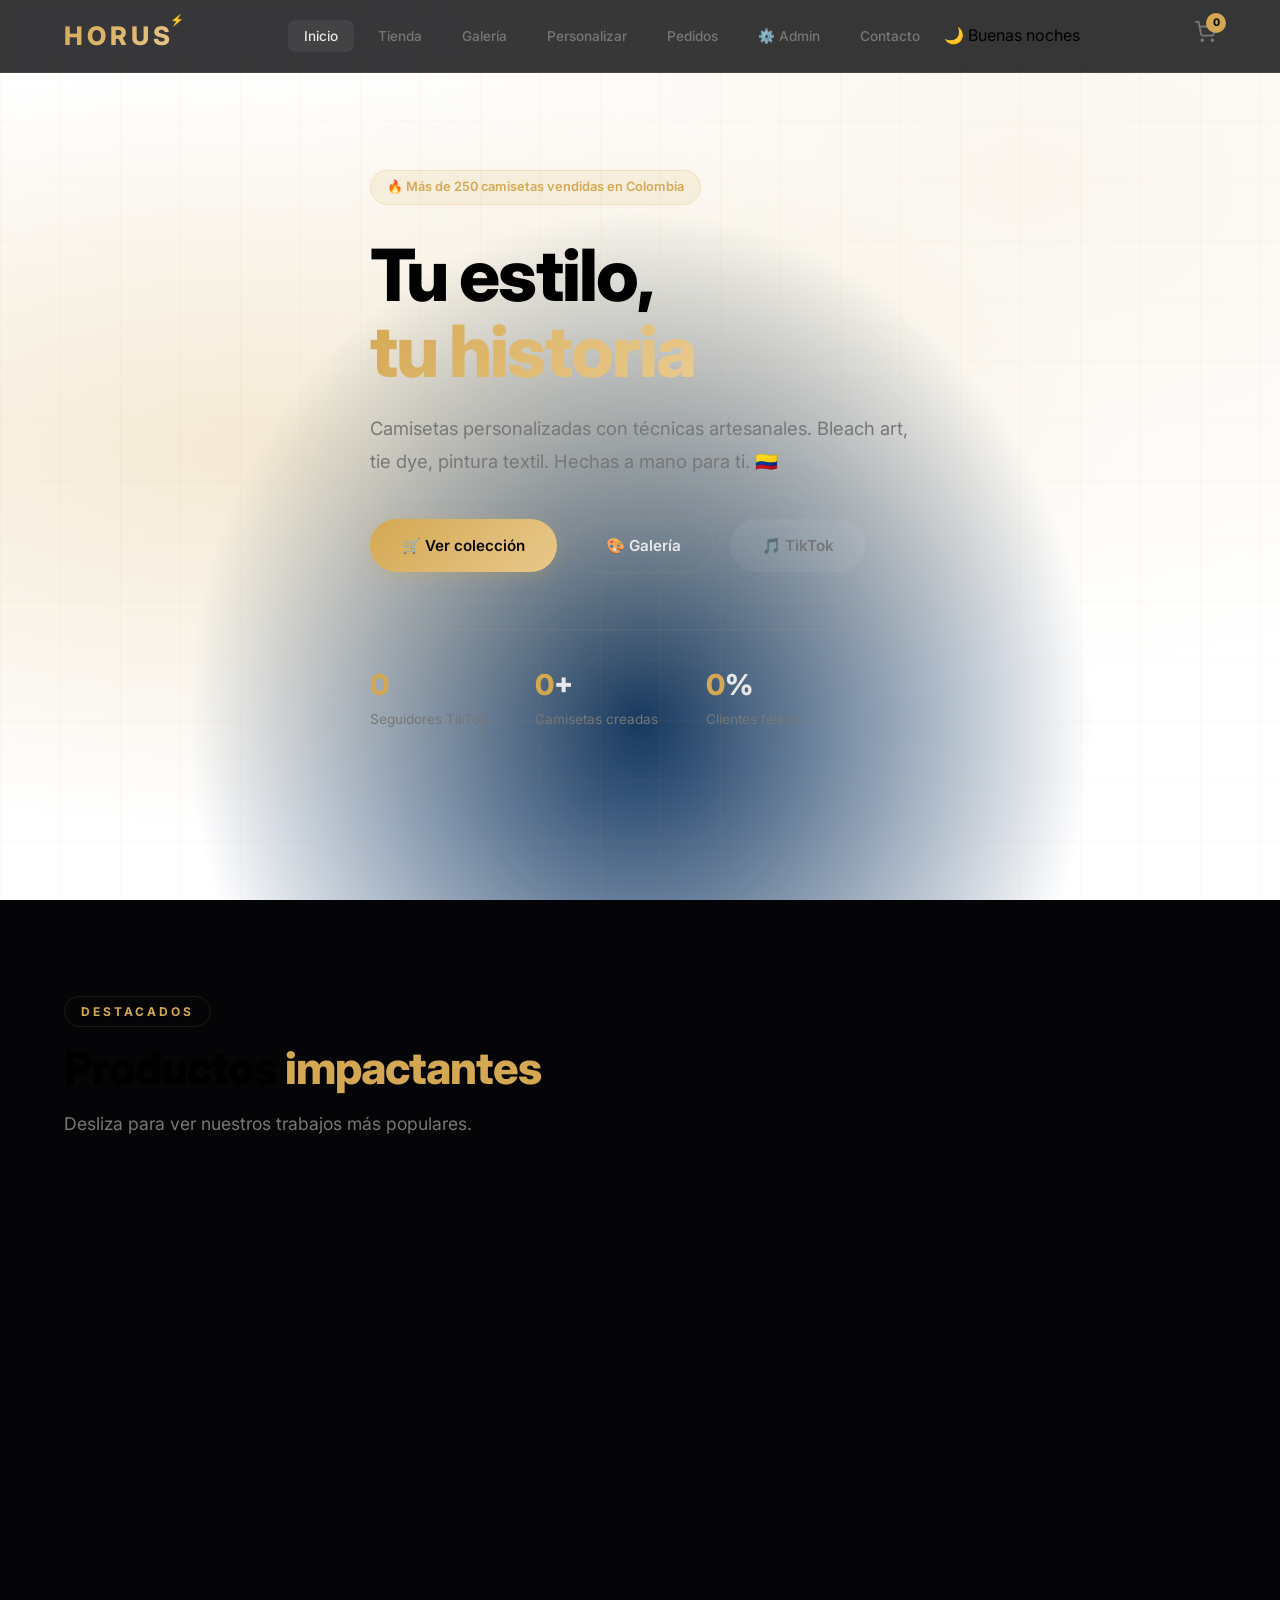
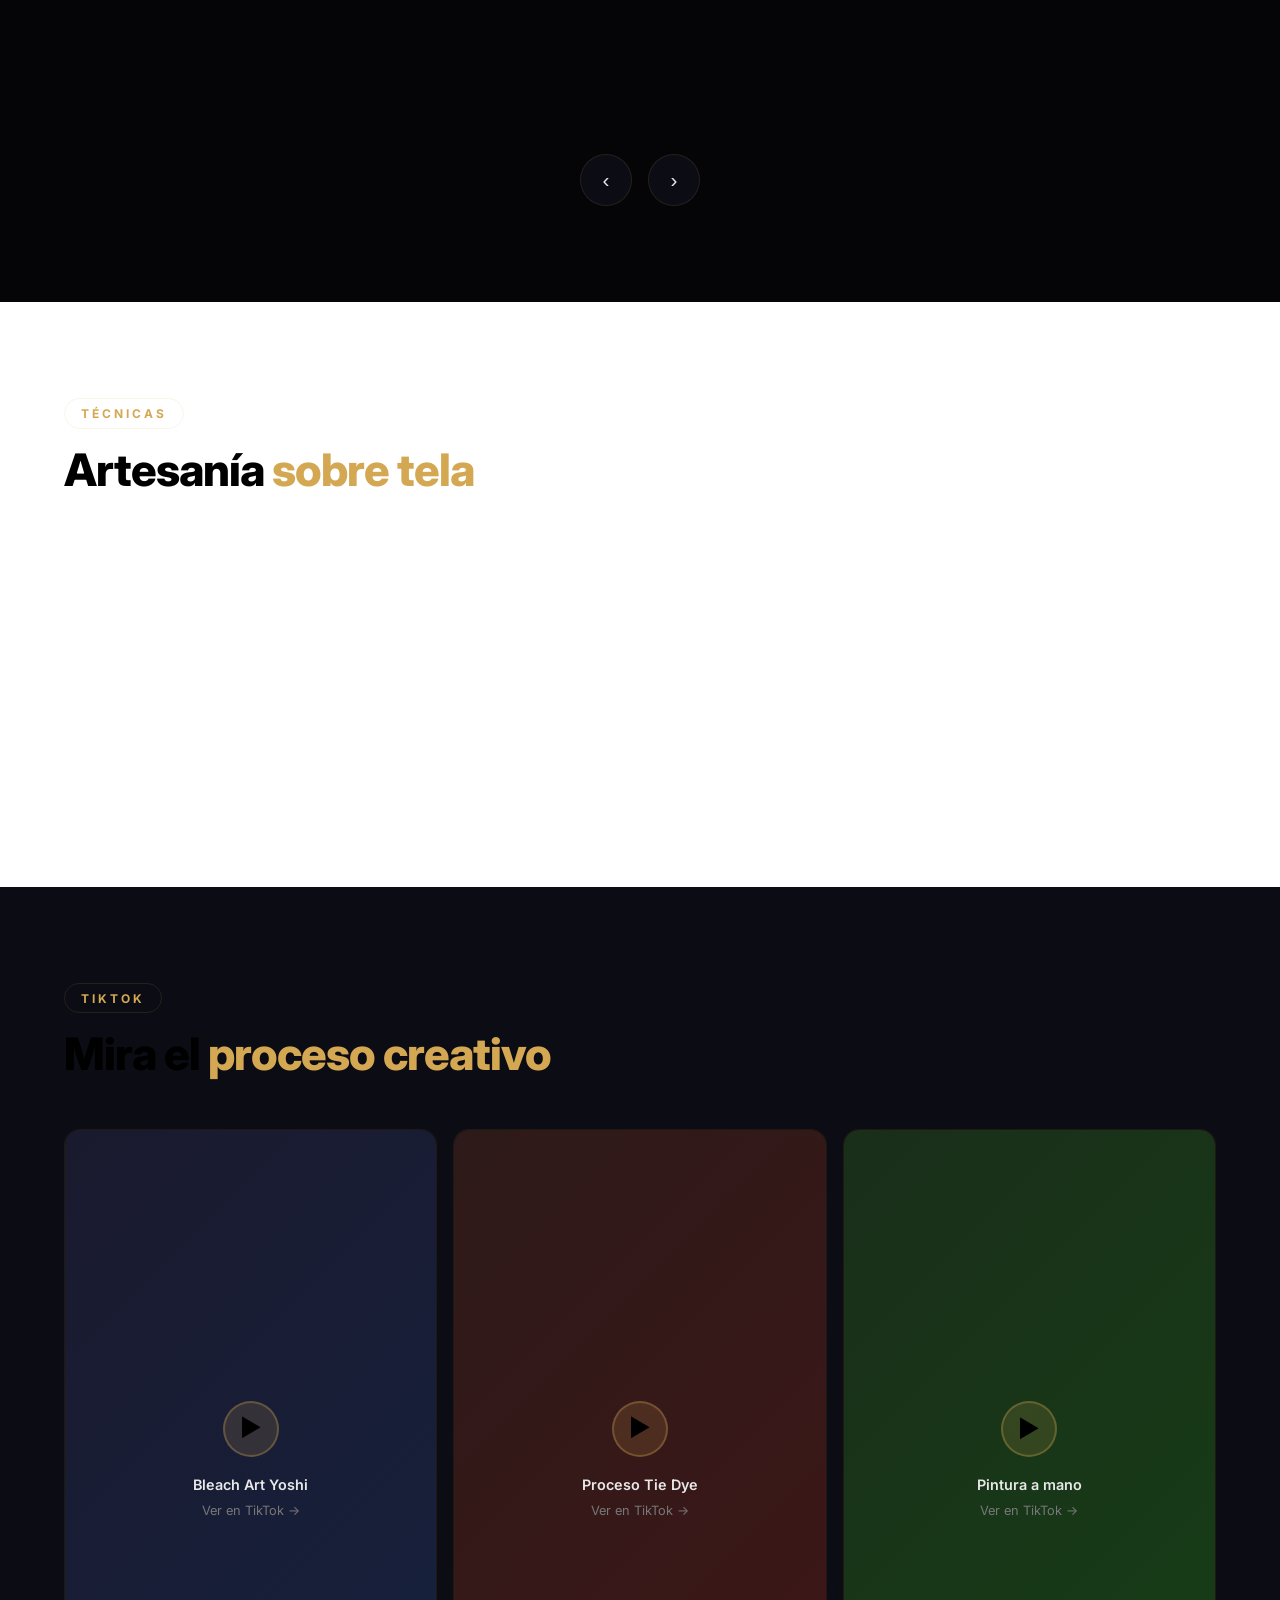
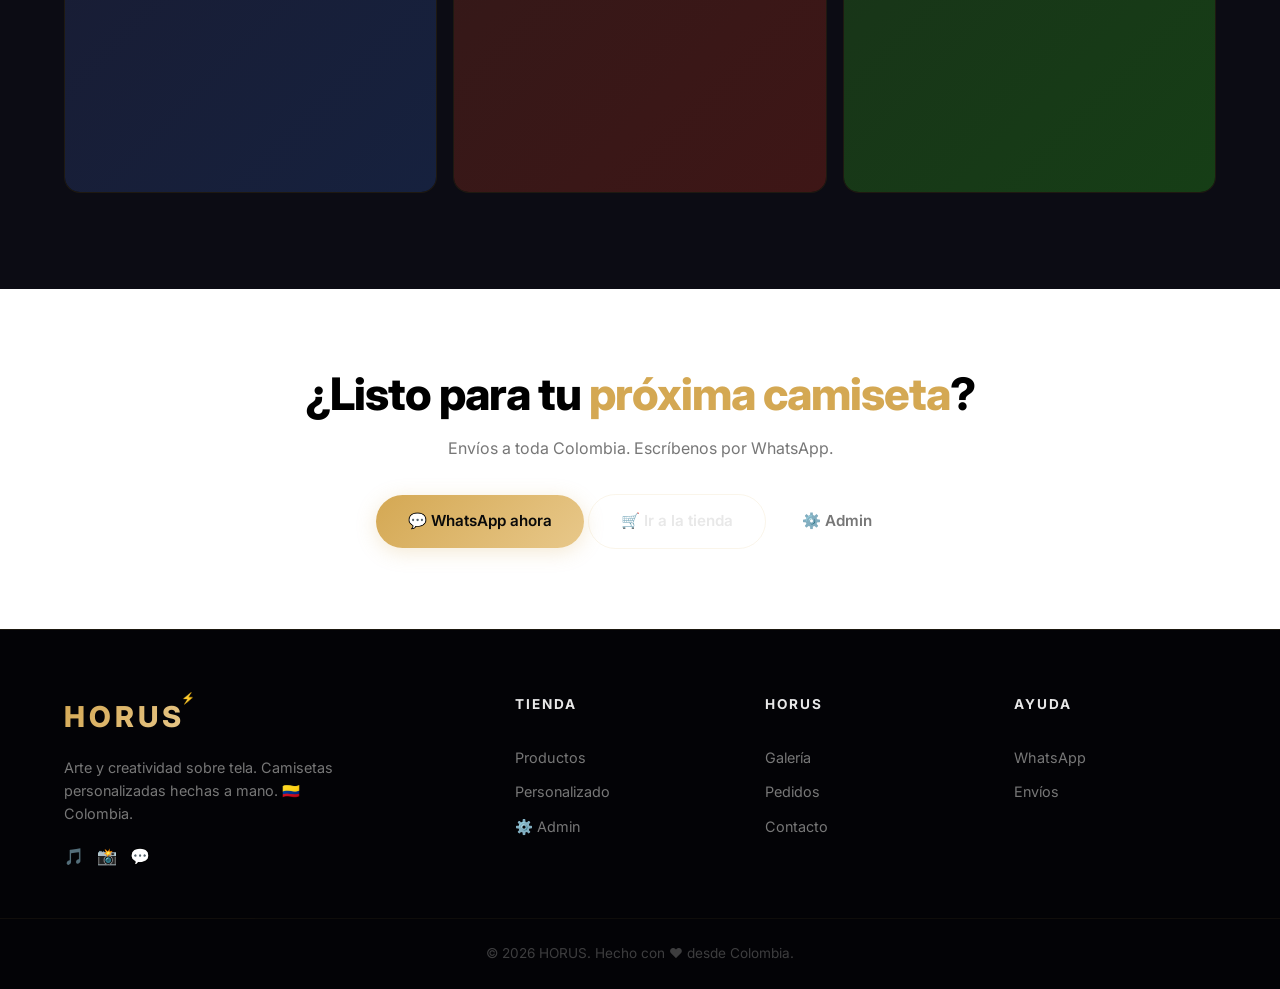
==== index.html @ 000138bd "Initial release v1.0.0 — HORUS ecommerce site - Time-based themes (morning/afternoon/night) - 3D pro" ====
<!DOCTYPE html>
<html lang="es">
<head>
<meta charset="UTF-8"/><meta name="viewport" content="width=device-width,initial-scale=1.0"/>
<title>HORUS — Camisetas Personalizadas en Colombia</title>
<meta name="description" content="Camisetas personalizadas artesanales. Bleach art, tie dye, pintura textil. Envíos a toda Colombia. Síguenos en TikTok @horus_histori."/>
<link rel="stylesheet" href="/css/style.css"/>
<link href="https://fonts.googleapis.com/css2?family=Inter:wght@300;400;500;600;700;800&display=swap" rel="stylesheet"/>
</head>
<body>
<nav class="navbar"><div class="container nav-inner">
<a href="/" class="logo">HORUS</a>
<ul class="nav-links" id="navLinks">
<li><a href="/" class="active">Inicio</a></li>
<li><a href="/pages/shop.html">Tienda</a></li>
<li><a href="/pages/gallery.html">Galería</a></li>
<li><a href="/pages/customize.html">Personalizar</a></li>
<li><a href="/pages/orders.html">Pedidos</a></li>
<li><a href="/pages/admin.html">⚙️ Admin</a></li>
<li><a href="/pages/contact.html">Contacto</a></li>
<li><span class="time-indicator" id="timeIndicator">🌅</span></li>
</ul>
<div class="nav-actions">
<a href="/pages/cart.html" class="cart-icon"><svg width="22" height="22" viewBox="0 0 24 24" fill="none" stroke="currentColor" stroke-width="2"><circle cx="9" cy="21" r="1"/><circle cx="20" cy="21" r="1"/><path d="M1 1h4l2.68 13.39a2 2 0 0 0 2 1.61h9.72a2 2 0 0 0 2-1.61L23 6H6"/></svg><span class="cart-badge" id="cartBadge">0</span></a>
<button class="hamburger" id="hamburger" aria-label="Menú">☰</button>
</div></div></nav>

<!-- HERO CON PARTÍCULAS -->
<section class="hero">
<canvas id="particles-canvas"></canvas>
<div class="hero-bg"></div><div class="hero-grid-bg"></div>
<div class="container hero-content">
<div class="hero-flash">🔥 Más de 250 camisetas vendidas en Colombia</div>
<h1 class="hero-title">Tu estilo,<br/><span class="gradient-text">tu historia</span></h1>
<p class="hero-sub">Camisetas personalizadas con técnicas artesanales. Bleach art, tie dye, pintura textil. Hechas a mano para ti. 🇨🇴</p>
<div class="hero-actions">
<a href="/pages/shop.html" class="btn btn-primary">🛒 Ver colección</a>
<a href="/pages/gallery.html" class="btn btn-outline">🎨 Galería</a>
<a href="https://www.tiktok.com/@horus_histori" target="_blank" class="btn btn-ghost">🎵 TikTok</a>
</div>
<div class="hero-stats">
<div class="hero-stat"><h3><span class="count-up" data-target="8977">0</span></h3><p>Seguidores TikTok</p></div>
<div class="hero-stat"><h3><span class="count-up" data-target="250">0</span>+</h3><p>Camisetas creadas</p></div>
<div class="hero-stat"><h3><span class="count-up" data-target="98">0</span>%</h3><p>Clientes felices</p></div>
</div></div></section>

<!-- SLIDER 3D DE PRODUCTOS -->
<section class="section slider-section">
<div class="container">
<span class="section-label">Destacados</span>
<h2 class="section-title">Productos <span class="accent">impactantes</span></h2>
<p class="section-sub">Desliza para ver nuestros trabajos más populares.</p>
<div class="slider-container"><div class="slider-stage" id="sliderStage"></div></div>
<div class="slider-controls">
<button class="slider-btn" onclick="slidePrev()">‹</button>
<button class="slider-btn" onclick="slideNext()">›</button>
</div></div></section>

<!-- TÉCNICAS -->
<section class="section"><div class="container">
<span class="section-label">Técnicas</span>
<h2 class="section-title">Artesanía <span class="accent">sobre tela</span></h2>
<div class="features-grid">
<div class="feature-card reveal"><span class="feature-icon">☠️</span><h3>Bleach Art</h3><p>Decolorado con cloro sobre tela negra. Efecto degradado único e irrepetible.</p></div>
<div class="feature-card reveal reveal-delay-1"><span class="feature-icon">🎨</span><h3>Pintura Textil</h3><p>Ilustraciones pintadas a mano. Desde personajes anime hasta logos corporativos.</p></div>
<div class="feature-card reveal reveal-delay-2"><span class="feature-icon">🌈</span><h3>Tie Dye</h3><p>Teñido artesanal con patrones psicodélicos. Cada pieza es única en el mundo.</p></div>
<div class="feature-card reveal reveal-delay-3"><span class="feature-icon">✨</span><h3>Personalizado</h3><p>Tu idea, tu personaje, tu logo. Cuéntanos qué quieres y lo creamos para ti.</p></div>
</div></div></section>

<!-- TIKTOK -->
<section class="section tiktok-gallery" style="background:var(--bg-card)"><div class="container">
<span class="section-label">TikTok</span>
<h2 class="section-title">Mira el <span class="accent">proceso creativo</span></h2>
<div class="tiktok-grid">
<div class="tiktok-card" onclick="window.open('https://www.tiktok.com/@horus_histori','_blank')"><div class="tiktok-card-inner" style="background:linear-gradient(135deg,#1a1a2e,#16213e)"><div class="tiktok-card-play">▶</div><div class="tiktok-card-label">Bleach Art Yoshi</div><div class="tiktok-card-sub">Ver en TikTok →</div></div></div>
<div class="tiktok-card" onclick="window.open('https://www.tiktok.com/@horus_histori','_blank')"><div class="tiktok-card-inner" style="background:linear-gradient(135deg,#2e1a1a,#3e1616)"><div class="tiktok-card-play">▶</div><div class="tiktok-card-label">Proceso Tie Dye</div><div class="tiktok-card-sub">Ver en TikTok →</div></div></div>
<div class="tiktok-card" onclick="window.open('https://www.tiktok.com/@horus_histori','_blank')"><div class="tiktok-card-inner" style="background:linear-gradient(135deg,#1a2e1a,#163e16)"><div class="tiktok-card-play">▶</div><div class="tiktok-card-label">Pintura a mano</div><div class="tiktok-card-sub">Ver en TikTok →</div></div></div>
</div></div></section>

<!-- CTA -->
<section class="section" style="text-align:center;padding:5rem 0"><div class="container">
<h2 class="section-title" style="text-align:center">¿Listo para tu <span class="accent">próxima camiseta</span>?</h2>
<p style="color:var(--text-muted);margin:1rem 0 2rem">Envíos a toda Colombia. Escríbenos por WhatsApp.</p>
<a href="https://wa.me/573217430543" target="_blank" class="btn btn-primary">💬 WhatsApp ahora</a>
<a href="/pages/shop.html" class="btn btn-outline">🛒 Ir a la tienda</a>
<a href="/pages/admin.html" class="btn btn-ghost">⚙️ Admin</a>
</div></section>

<footer class="footer"><div class="container footer-inner">
<div class="footer-brand"><span class="logo">HORUS</span><p>Arte y creatividad sobre tela. Camisetas personalizadas hechas a mano. 🇨🇴 Colombia.</p>
<div class="footer-social-row"><a href="https://www.tiktok.com/@horus_histori" target="_blank" class="btn-icon">🎵</a><a href="https://www.instagram.com/horus_histori/" target="_blank" class="btn-icon">📸</a><a href="https://wa.me/573217430543" target="_blank" class="btn-icon">💬</a></div></div>
<div class="footer-column"><h4>Tienda</h4><a href="/pages/shop.html">Productos</a><a href="/pages/customize.html">Personalizado</a><a href="/pages/admin.html">⚙️ Admin</a></div>
<div class="footer-column"><h4>HORUS</h4><a href="/pages/gallery.html">Galería</a><a href="/pages/orders.html">Pedidos</a><a href="/pages/contact.html">Contacto</a></div>
<div class="footer-column"><h4>Ayuda</h4><a href="https://wa.me/573217430543" target="_blank">WhatsApp</a><a href="/pages/contact.html">Envíos</a></div>
</div><div class="footer-bottom"><p>&copy; 2026 HORUS. Hecho con ❤️ desde Colombia.</p></div></footer>
<script src="/js/app.js"></script>
<script>const ti=document.getElementById('timeIndicator');if(ti)ti.textContent=getTimeModeLabel().icon+' '+getTimeModeLabel().text</script>
</body></html>
---- css/style.css ----
/* ============================================
   HORUS PRO — Impact Visual System + Admin
   ============================================ */

/* --- RESET --- */
*,*::before,*::after{margin:0;padding:0;box-sizing:border-box}
html{scroll-behavior:smooth}
body{font-family:Inter,sans-serif;line-height:1.6;overflow-x:hidden;transition:background .6s,color .6s}
a{text-decoration:none;color:inherit}
ul{list-style:none}
img{max-width:100%;display:block}

/* --- THEME VARIABLES --- */
body{--gold:#d4a853;--gold-light:#e8c88a;--gold-glow:rgba(212,168,83,.25);--bg:#050508;--bg-card:#0c0c14;--bg-elevated:#11111d;--border:rgba(212,168,83,.12);--text:#e8e8e8;--text-muted:#777;--radius:16px;--radius-sm:10px;--trans:.5s cubic-bezier(.22,1,.36,1)}
body.mode-morning{--gold:#e8b84b;--gold-light:#f5d88a;--gold-glow:rgba(232,184,75,.25);--bg:#f7f3e9;--bg-card:#fefcf7;--bg-elevated:#f5efe3;--border:rgba(200,160,60,.15);--text:#2c2416;--text-muted:#7a6e5a;--hero-start:#f7f3e9;--hero-mid:#f0e4cc;--hero-end:#e8d4a8}
body.mode-afternoon{--gold:#d4903a;--gold-light:#f0b86a;--gold-glow:rgba(212,144,58,.3);--bg:#1a1210;--bg-card:#241c18;--bg-elevated:#2e2420;--border:rgba(212,144,58,.15);--text:#f0e6dc;--text-muted:#a09080;--hero-start:#1a1210;--hero-mid:#2a1a10;--hero-end:#3a2010}
body.mode-night{--gold:#d4a853;--gold-light:#e8c88a;--gold-glow:rgba(212,168,83,.25);--bg:#050508;--bg-card:#0c0c14;--bg-elevated:#11111d;--border:rgba(212,168,83,.12);--text:#e8e8e8;--text-muted:#777;--hero-start:#050508;--hero-mid:#0a0a18;--hero-end:#0f3460}

.container{max-width:1200px;margin:0 auto;padding:0 1.5rem}
.section{padding:6rem 0}
.accent{color:var(--gold)}
.text-muted{color:var(--text-muted)}

/* --- BUTTONS --- */
.btn{display:inline-flex;align-items:center;gap:.6rem;padding:.9rem 2rem;border-radius:50px;font-weight:600;font-size:.95rem;cursor:pointer;transition:all var(--trans);border:none;font-family:inherit;white-space:nowrap;text-decoration:none}
.btn-primary{background:linear-gradient(135deg,var(--gold),var(--gold-light));color:#0a0a0a;box-shadow:0 4px 20px var(--gold-glow)}
.btn-primary:hover{transform:translateY(-3px);box-shadow:0 8px 35px var(--gold-glow)}
.btn-outline{background:transparent;color:var(--text);border:1.5px solid var(--border)}
.btn-outline:hover{border-color:var(--gold);color:var(--gold);transform:translateY(-2px)}
.btn-ghost{background:rgba(255,255,255,.05);color:var(--text-muted)}
.btn-ghost:hover{background:rgba(255,255,255,.08);color:var(--text)}
.btn-sm{padding:.6rem 1.2rem;font-size:.85rem}
.btn-block{width:100%;justify-content:center}

/* --- NAVBAR --- */
.navbar{position:fixed;top:0;left:0;width:100%;z-index:1000;background:rgba(from var(--bg) r g b/.8);backdrop-filter:blur(16px);-webkit-backdrop-filter:blur(16px);border-bottom:1px solid var(--border);transition:background var(--trans)}
.nav-inner{display:flex;align-items:center;justify-content:space-between;height:72px}
.logo{font-size:1.6rem;font-weight:800;letter-spacing:4px;background:linear-gradient(135deg,var(--gold),var(--gold-light));-webkit-background-clip:text;-webkit-text-fill-color:transparent;background-clip:text;position:relative}
.logo::after{content:'⚡';font-size:.7rem;position:absolute;top:-4px;right:-14px;-webkit-text-fill-color:initial}
.nav-links{display:flex;gap:.5rem;align-items:center}
.nav-links a{padding:.5rem 1rem;border-radius:8px;font-size:.85rem;font-weight:500;color:var(--text-muted);transition:all .3s}
.nav-links a:hover,.nav-links a.active{color:var(--text);background:rgba(255,255,255,.06)}
.nav-actions{display:flex;align-items:center;gap:1rem}
.cart-icon{position:relative;color:var(--text-muted);transition:color .3s}
.cart-icon:hover{color:var(--gold)}
.cart-badge{position:absolute;top:-8px;right:-10px;background:var(--gold);color:#0a0a0a;font-size:.65rem;font-weight:800;width:20px;height:20px;border-radius:50%;display:flex;align-items:center;justify-content:center}
.hamburger{display:none;background:none;border:none;color:var(--text);font-size:1.5rem;cursor:pointer}

/* =============================================
   HERO IMPACTANTE CON PARTÍCULAS
   ============================================= */
.hero{min-height:100vh;display:flex;align-items:center;position:relative;overflow:hidden}
#particles-canvas{position:absolute;inset:0;z-index:1;pointer-events:none}
.hero-bg{position:absolute;inset:0;background:radial-gradient(ellipse at 20% 50%,var(--gold-glow) 0%,transparent 60%),radial-gradient(ellipse at 80% 20%,color-mix(in srgb,var(--gold) 10%,transparent) 0%,transparent 50%),radial-gradient(ellipse at 50% 80%,var(--hero-end) 0%,transparent 50%);z-index:0}
.hero-grid-bg{position:absolute;inset:0;background-image:linear-gradient(color-mix(in srgb,var(--gold) 5%,transparent) 1px,transparent 1px),linear-gradient(90deg,color-mix(in srgb,var(--gold) 5%,transparent) 1px,transparent 1px);background-size:60px 60px;z-index:0}
.hero-content{position:relative;z-index:2;max-width:720px;padding:4rem 0}
.hero-flash{display:inline-flex;align-items:center;gap:.5rem;font-size:.8rem;font-weight:600;color:var(--gold);background:color-mix(in srgb,var(--gold) 12%,transparent);border:1px solid color-mix(in srgb,var(--gold) 20%,transparent);padding:.4rem 1rem;border-radius:50px;margin-bottom:2rem;animation:pulse-glow 2s ease-in-out infinite}
@keyframes pulse-glow{0%,100%{box-shadow:0 0 0 0 transparent}50%{box-shadow:0 0 20px var(--gold-glow)}}
.hero-title{font-size:4.5rem;font-weight:800;line-height:1.05;letter-spacing:-2px;margin-bottom:1.5rem}
.hero-title .gradient-text{background:linear-gradient(135deg,var(--gold),var(--gold-light),var(--text));-webkit-background-clip:text;-webkit-text-fill-color:transparent;background-clip:text;background-size:200% auto;animation:gradient-shift 4s ease infinite}
@keyframes gradient-shift{0%,100%{background-position:0 50%}50%{background-position:100% 50%}}
.hero-sub{font-size:1.15rem;color:var(--text-muted);max-width:540px;line-height:1.8;margin-bottom:2.5rem}
.hero-actions{display:flex;gap:1rem;flex-wrap:wrap;align-items:center}
.hero-stats{display:flex;gap:3rem;margin-top:3.5rem;padding-top:2rem;border-top:1px solid var(--border)}
.hero-stat h3{font-size:1.8rem;font-weight:800;color:var(--text)}
.hero-stat p{font-size:.85rem;color:var(--text-muted)}
.hero-stat .count-up{color:var(--gold)}

/* =============================================
   SLIDER 3D DE PRODUCTOS (IMPACTANTE)
   ============================================= */
.slider-section{position:relative;overflow:hidden;background:var(--bg)}
.slider-container{position:relative;height:520px;perspective:1200px;margin:3rem 0}
.slider-stage{position:absolute;width:100%;height:100%;display:flex;align-items:center;justify-content:center;transform-style:preserve-3d}
.slider-card{position:absolute;width:320px;background:var(--bg-card);border:1px solid var(--border);border-radius:var(--radius);overflow:hidden;cursor:pointer;transition:all .6s cubic-bezier(.22,1,.36,1);backface-visibility:hidden;box-shadow:0 20px 60px rgba(0,0,0,.4)}
.slider-card .slider-img{height:260px;background:var(--bg-elevated);display:flex;align-items:center;justify-content:center;font-size:5rem;position:relative;overflow:hidden}
.slider-card .slider-img::after{content:'';position:absolute;inset:0;background:linear-gradient(to top,rgba(0,0,0,.5),transparent 40%);opacity:0;transition:opacity .4s}
.slider-card:hover .slider-img::after{opacity:1}
.slider-card .slider-body{padding:1.5rem}
.slider-card .slider-body h3{font-size:1.15rem;font-weight:700}
.slider-card .slider-body .slider-type{font-size:.8rem;color:var(--gold);text-transform:uppercase;letter-spacing:1px;font-weight:600}
.slider-card .slider-body .slider-price{font-size:1.4rem;font-weight:800;color:var(--text);margin-top:.3rem}
.slider-card .slider-body .slider-price span{font-size:.9rem;color:var(--text-muted);font-weight:400}
.slider-card.active{transform:translateX(0) scale(1) rotateY(0deg);opacity:1;z-index:10;filter:brightness(1)}
.slider-card.left{transform:translateX(-340px) scale(.85) rotateY(15deg);opacity:.5;z-index:5;filter:brightness(.6)}
.slider-card.right{transform:translateX(340px) scale(.85) rotateY(-15deg);opacity:.5;z-index:5;filter:brightness(.6)}
.slider-card.far-left{transform:translateX(-580px) scale(.65) rotateY(25deg);opacity:.2;z-index:1;filter:brightness(.4);pointer-events:none}
.slider-card.far-right{transform:translateX(580px) scale(.65) rotateY(-25deg);opacity:.2;z-index:1;filter:brightness(.4);pointer-events:none}
.slider-controls{display:flex;justify-content:center;gap:1rem;margin-top:2rem}
.slider-btn{width:52px;height:52px;border-radius:50%;background:var(--bg-card);border:1px solid var(--border);color:var(--text);font-size:1.3rem;cursor:pointer;transition:all .3s;display:flex;align-items:center;justify-content:center}
.slider-btn:hover{background:var(--gold);color:#0a0a0a;border-color:var(--gold);transform:scale(1.1)}
.slider-dots{display:flex;justify-content:center;gap:.5rem;margin-top:1rem}
.slider-dot{width:8px;height:8px;border-radius:50%;background:var(--border);cursor:pointer;transition:all .3s}
.slider-dot.active{background:var(--gold);width:24px;border-radius:4px}

/* =============================================
   FEATURES CON HOVER CINEMATOGRÁFICO
   ============================================= */
.features-grid{display:grid;grid-template-columns:repeat(auto-fit,minmax(260px,1fr));gap:1.2rem;margin-top:3rem}
.feature-card{background:var(--bg-card);border:1px solid var(--border);border-radius:var(--radius);padding:2rem;transition:all var(--trans);position:relative;overflow:hidden;cursor:pointer}
.feature-card::before{content:'';position:absolute;top:0;left:0;right:0;height:3px;background:linear-gradient(90deg,transparent,var(--gold),transparent);opacity:0;transition:opacity var(--trans);z-index:1}
.feature-card::after{content:'';position:absolute;top:0;left:-100%;width:100%;height:100%;background:linear-gradient(90deg,transparent,rgba(212,168,83,.03),transparent);transition:left .8s}
.feature-card:hover{transform:translateY(-6px);border-color:color-mix(in srgb,var(--gold) 30%,transparent);box-shadow:0 20px 50px rgba(0,0,0,.3)}
.feature-card:hover::before{opacity:1}
.feature-card:hover::after{left:100%}
.feature-icon{font-size:2rem;margin-bottom:1.2rem;display:block}
.feature-card h3{font-size:1.1rem;margin-bottom:.5rem}
.feature-card p{font-size:.9rem;color:var(--text-muted);line-height:1.7}

/* =============================================
   TIKTOK GALLERY CON GLOW
   ============================================= */
.tiktok-grid{display:grid;grid-template-columns:repeat(3,1fr);gap:1rem;margin-top:3rem}
.tiktok-card{border-radius:var(--radius);overflow:hidden;aspect-ratio:9/16;background:var(--bg);border:1px solid var(--border);position:relative;cursor:pointer;transition:all var(--trans)}
.tiktok-card:hover{transform:scale(1.03) translateY(-4px);border-color:color-mix(in srgb,var(--gold) 30%,transparent);box-shadow:0 20px 50px var(--gold-glow)}
.tiktok-card-inner{width:100%;height:100%;display:flex;flex-direction:column;align-items:center;justify-content:center;padding:1.5rem;text-align:center}
.tiktok-card-play{width:56px;height:56px;border-radius:50%;background:color-mix(in srgb,var(--gold) 15%,transparent);border:2px solid color-mix(in srgb,var(--gold) 30%,transparent);display:flex;align-items:center;justify-content:center;font-size:1.5rem;margin-bottom:1rem;transition:all var(--trans)}
.tiktok-card:hover .tiktok-card-play{background:var(--gold);border-color:var(--gold);transform:scale(1.1)}
.tiktok-card-label{color:var(--text);font-weight:600;font-size:.9rem}
.tiktok-card-sub{color:var(--text-muted);font-size:.8rem;margin-top:.3rem}

/* =============================================
   SECTION LABEL / TITLE
   ============================================= */
.section-label{display:inline-block;font-size:.75rem;font-weight:700;text-transform:uppercase;letter-spacing:3px;color:var(--gold);margin-bottom:1rem;border:1px solid var(--border);padding:.3rem 1rem;border-radius:50px}
.section-title{font-size:2.8rem;font-weight:800;letter-spacing:-1px;line-height:1.15;margin-bottom:1rem}
.section-sub{color:var(--text-muted);font-size:1.1rem;max-width:600px}

/* =============================================
   ADMIN PANEL
   ============================================= */
.admin-layout{display:grid;grid-template-columns:1fr 1fr;gap:2rem;align-items:start}
.admin-form{background:var(--bg-card);border:1px solid var(--border);border-radius:var(--radius);padding:2rem}
.admin-form h2{font-size:1.3rem;margin-bottom:1.5rem;display:flex;align-items:center;gap:.5rem}
.admin-products{background:var(--bg-card);border:1px solid var(--border);border-radius:var(--radius);padding:2rem;max-height:600px;overflow-y:auto}
.admin-products h2{font-size:1.3rem;margin-bottom:1.5rem}
.admin-product-item{display:flex;justify-content:space-between;align-items:center;padding:.8rem 0;border-bottom:1px solid var(--border)}
.admin-product-item:last-child{border-bottom:none}
.admin-product-item .admin-p-info{flex:1}
.admin-product-item .admin-p-info h4{font-size:.95rem}
.admin-product-item .admin-p-info p{font-size:.8rem;color:var(--text-muted)}
.admin-product-item .admin-p-actions{display:flex;gap:.5rem}
.admin-btn-sm{padding:.3rem .8rem;border-radius:8px;border:1px solid var(--border);background:transparent;color:var(--text-muted);cursor:pointer;font-size:.8rem;transition:all .3s;font-family:inherit}
.admin-btn-sm:hover{border-color:var(--gold);color:var(--gold);background:color-mix(in srgb,var(--gold) 10%,transparent)}
.admin-btn-danger:hover{border-color:#e74c3c;color:#e74c3c;background:rgba(231,76,60,.1)}
.form-group{margin-bottom:1.2rem}
.form-group label{display:block;font-size:.85rem;color:var(--text);opacity:.7;margin-bottom:.5rem;font-weight:500}
.form-group input,.form-group select,.form-group textarea{width:100%;padding:.8rem 1rem;background:rgba(255,255,255,.04);border:1px solid var(--border);border-radius:var(--radius-sm);color:var(--text);font-size:.95rem;font-family:inherit;transition:border-color .3s}
.form-group input:focus,.form-group select:focus,.form-group textarea:focus{outline:none;border-color:var(--gold)}
.form-group textarea{min-height:80px;resize:vertical}
.form-row{display:grid;grid-template-columns:1fr 1fr;gap:1rem}

/* =============================================
   SHOP / CART / CUSTOMIZE / CHECKOUT / ORDERS
   ============================================= */
.page-header{padding:8rem 0 3rem;text-align:center;position:relative}
.page-header::before{content:'';position:absolute;top:0;left:0;right:0;height:1px;background:linear-gradient(90deg,transparent,var(--gold),transparent);opacity:.3}
.page-header h1{font-size:3.2rem;font-weight:800;letter-spacing:-1px}
.page-header p{color:var(--text-muted);margin-top:.5rem}

.shop-filters{display:flex;justify-content:center;gap:.5rem;flex-wrap:wrap;margin-bottom:3rem}
.filter-btn{padding:.5rem 1.3rem;border-radius:50px;border:1px solid var(--border);background:transparent;color:var(--text-muted);cursor:pointer;font-size:.85rem;font-family:inherit;transition:all .3s}
.filter-btn.active,.filter-btn:hover{background:var(--gold);color:#0a0a0a;border-color:var(--gold)}
.products-grid{display:grid;grid-template-columns:repeat(auto-fill,minmax(270px,1fr));gap:1.5rem}
.product-card{background:var(--bg-card);border:1px solid var(--border);border-radius:var(--radius);overflow:hidden;transition:all var(--trans)}
.product-card:hover{border-color:color-mix(in srgb,var(--gold) 30%,transparent);transform:translateY(-6px);box-shadow:0 20px 50px rgba(0,0,0,.3)}
.product-image{aspect-ratio:1;background:var(--bg-elevated);display:flex;align-items:center;justify-content:center;font-size:4rem;padding:2rem;position:relative}
.product-info{padding:1.5rem}
.product-type{color:var(--gold);font-size:.8rem;font-weight:600;text-transform:uppercase;letter-spacing:1px}
.product-info h3{font-size:1.1rem;margin:.3rem 0}
.product-price{font-size:1.3rem;font-weight:700;color:var(--text);margin-bottom:1rem}

/* Cart */
.cart-layout{display:grid;grid-template-columns:1.5fr 1fr;gap:3rem;align-items:start}
.cart-item{display:flex;gap:1.2rem;background:var(--bg-card);border:1px solid var(--border);border-radius:var(--radius);padding:1.2rem;margin-bottom:1rem}
.cart-item-image{width:90px;height:90px;border-radius:12px;background:var(--bg-elevated);flex-shrink:0;display:flex;align-items:center;justify-content:center;font-size:2rem}
.cart-item-info{flex:1}
.cart-item-info h3{font-size:1rem;font-weight:600}
.cart-item-price{font-weight:700;color:var(--gold);margin-top:.3rem}
.cart-item-actions{display:flex;align-items:center;gap:.8rem;margin-top:.8rem}
.qty-btn{width:32px;height:32px;border-radius:50%;border:1px solid var(--border);background:transparent;color:var(--text);cursor:pointer;display:flex;align-items:center;justify-content:center;transition:all .3s}
.qty-btn:hover{border-color:var(--gold);background:color-mix(in srgb,var(--gold) 10%,transparent)}
.cart-summary{background:var(--bg-card);border:1px solid var(--border);border-radius:var(--radius);padding:2rem;position:sticky;top:100px}
.cart-summary h2{font-size:1.2rem;margin-bottom:1.5rem}
.summary-row{display:flex;justify-content:space-between;margin-bottom:.8rem;color:var(--text-muted);font-size:.95rem}
.summary-row.total{border-top:1px solid var(--border);padding-top:1rem;margin-top:.8rem;color:var(--text);font-size:1.1rem;font-weight:700}
.summary-row.total span:last-child{color:var(--gold)}
.cart-summary .btn{width:100%;margin-top:1.5rem;justify-content:center}
.cart-empty{text-align:center;padding:4rem 2rem;color:var(--text-muted)}
.cart-empty h2{font-size:1.8rem;margin-bottom:.8rem;color:var(--text)}

/* Customize */
.customize-layout{display:grid;grid-template-columns:1fr 1fr;gap:3rem;align-items:start}
.customize-preview{position:sticky;top:100px;border-radius:20px;aspect-ratio:3/4;background:var(--bg-card);border:1px solid var(--border);display:flex;align-items:center;justify-content:center;overflow:hidden}
.customize-preview-content{text-align:center}
.customize-preview-content .tshirt-icon{font-size:7rem;opacity:.7}
.customize-preview-content .preview-text{color:var(--text);max-width:260px;margin:1rem auto 0;font-size:1.1rem;font-weight:600}
.tech-options{display:grid;grid-template-columns:repeat(2,1fr);gap:.7rem}
.tech-option{padding:1rem;border:1px solid var(--border);border-radius:var(--radius-sm);text-align:center;cursor:pointer;transition:all .3s;background:transparent;color:var(--text-muted);font-family:inherit;font-size:.9rem}
.tech-option:hover{border-color:color-mix(in srgb,var(--gold) 30%,transparent);color:var(--text)}
.tech-option.selected{border-color:var(--gold);background:color-mix(in srgb,var(--gold) 10%,transparent);color:var(--gold);font-weight:600}

/* Checkout */
.checkout-layout{display:grid;grid-template-columns:1.2fr .8fr;gap:3rem;align-items:start}
.checkout-section{background:var(--bg-card);border:1px solid var(--border);border-radius:var(--radius);padding:2rem;margin-bottom:1.5rem}
.checkout-section h2{font-size:1.1rem;font-weight:700;margin-bottom:1.2rem;display:flex;align-items:center;gap:.6rem}
.checkout-section h2 .step-num{width:28px;height:28px;border-radius:50%;background:var(--gold);color:#0a0a0a;display:inline-flex;align-items:center;justify-content:center;font-size:.8rem;font-weight:800}
.checkout-success{text-align:center;padding:4rem 2rem}
.checkout-success-icon{font-size:4rem;margin-bottom:1rem}
.checkout-success h2{font-size:2rem;margin-bottom:.5rem}
.checkout-success p{color:var(--text-muted);margin-bottom:2rem}

/* Orders */
.orders-table{width:100%;border-collapse:collapse}
.orders-table th{text-align:left;padding:.8rem 1rem;font-size:.8rem;text-transform:uppercase;letter-spacing:1px;color:var(--text-muted);border-bottom:1px solid var(--border)}
.orders-table td{padding:1rem;font-size:.9rem;border-bottom:1px solid var(--border)}
.orders-table tr:hover td{background:var(--bg-card)}
.order-status{display:inline-flex;align-items:center;gap:.3rem;padding:.2rem .8rem;border-radius:50px;font-size:.8rem;font-weight:600}
.order-status.pending{background:rgba(255,193,7,.15);color:#f0c040}
.order-status.processing{background:rgba(13,110,253,.15);color:#6ea8fe}
.order-status.shipped{background:rgba(13,202,240,.15);color:#6edff6}
.order-status.delivered{background:rgba(25,135,84,.15);color:#75b798}
.tracking-timeline{padding-left:2rem}
.tracking-step{position:relative;padding-bottom:2rem;padding-left:1rem}
.tracking-step::before{content:'';position:absolute;left:-1.5rem;top:.4rem;width:12px;height:12px;border-radius:50%;background:var(--bg-elevated);border:2px solid var(--border)}
.tracking-step.completed::before{background:var(--gold);border-color:var(--gold)}
.tracking-step.active::before{background:var(--gold);border-color:var(--gold);box-shadow:0 0 0 4px var(--gold-glow)}
.tracking-step::after{content:'';position:absolute;left:-1rem;top:1.2rem;bottom:0;width:2px;background:var(--border)}
.tracking-step:last-child::after{display:none}
.tracking-step h4{font-size:.95rem;margin-bottom:.2rem}
.tracking-step p{font-size:.85rem;color:var(--text-muted)}

/* Contact */
.contact-layout{display:grid;grid-template-columns:1fr 1fr;gap:3rem}
.contact-item{display:flex;align-items:center;gap:1rem;padding:1.2rem;background:var(--bg-card);border-radius:var(--radius);border:1px solid var(--border);margin-bottom:1rem}
.contact-item-icon{font-size:1.4rem;width:44px;height:44px;border-radius:12px;background:color-mix(in srgb,var(--gold) 8%,transparent);display:flex;align-items:center;justify-content:center}
.contact-item h3{font-size:1rem;margin-bottom:.15rem}
.contact-item p,.contact-item a{color:var(--text-muted);font-size:.9rem}
.contact-item a:hover{color:var(--gold)}

/* Gallery */
.gallery-grid{display:grid;grid-template-columns:repeat(3,1fr);gap:1.2rem}
.gallery-item{border-radius:var(--radius);overflow:hidden;aspect-ratio:1;background:var(--bg-card);border:1px solid var(--border);cursor:pointer;position:relative;transition:all var(--trans)}
.gallery-item:hover{transform:scale(1.03);border-color:color-mix(in srgb,var(--gold) 30%,transparent);box-shadow:0 20px 50px rgba(0,0,0,.3)}
.gallery-item-inner{width:100%;height:100%;display:flex;align-items:center;justify-content:center;font-size:3rem}
.gallery-item-overlay{position:absolute;inset:0;background:linear-gradient(to top,rgba(0,0,0,.8),transparent 50%);opacity:0;transition:opacity var(--trans);display:flex;flex-direction:column;justify-content:flex-end;padding:1.2rem}
.gallery-item:hover .gallery-item-overlay{opacity:1}
.gallery-item-overlay span{color:#fff;font-weight:600;font-size:.9rem}
.gallery-item-overlay small{color:var(--gold);font-size:.8rem}

/* Footer */
.footer{background:#030306;border-top:1px solid var(--border);padding:4rem 0 0}
.footer-inner{display:grid;grid-template-columns:2fr 1fr 1fr 1fr;gap:3rem;padding-bottom:3rem}
.footer-brand .logo{font-size:1.8rem;display:inline-block;margin-bottom:1rem}
.footer-brand p{color:var(--text-muted);font-size:.9rem;max-width:300px}
.footer-social-row{display:flex;gap:.8rem;margin-top:1.2rem}
.footer h4{font-size:.85rem;font-weight:700;text-transform:uppercase;letter-spacing:2px;color:var(--text);margin-bottom:1.2rem}
.footer-column{display:flex;flex-direction:column;gap:.7rem}
.footer-column a{color:var(--text-muted);font-size:.9rem;transition:color .3s}
.footer-column a:hover{color:var(--gold)}
.footer-bottom{border-top:1px solid var(--border);text-align:center;padding:1.5rem 0;color:var(--text-muted);opacity:.5;font-size:.85rem}

/* Utility */
.reveal{opacity:0;transform:translateY(30px);transition:all .7s cubic-bezier(.22,1,.36,1)}
.reveal.visible{opacity:1;transform:translateY(0)}
.reveal-delay-1{transition-delay:.1s}
.reveal-delay-2{transition-delay:.2s}
.reveal-delay-3{transition-delay:.3s}
.toast{position:fixed;bottom:2rem;right:2rem;z-index:9999;background:var(--gold);color:#0a0a0a;padding:.9rem 1.8rem;border-radius:12px;font-weight:600;font-size:.95rem;box-shadow:0 8px 30px var(--gold-glow);transform:translateY(20px);opacity:0;transition:all .4s ease;display:flex;align-items:center;gap:.6rem}

/* Responsive */
@media(max-width:1024px){.hero-title{font-size:3.5rem}.footer-inner{grid-template-columns:1fr 1fr}.admin-layout{grid-template-columns:1fr}}
@media(max-width:900px){.customize-layout,.checkout-layout,.cart-layout,.contact-layout{grid-template-columns:1fr}.customize-preview{position:static;min-height:280px}.tiktok-grid{grid-template-columns:repeat(2,1fr)}.slider-card{width:260px}.slider-card.left{transform:translateX(-280px) scale(.85) rotateY(15deg)}.slider-card.right{transform:translateX(280px) scale(.85) rotateY(-15deg)}.slider-card.far-left{transform:translateX(-480px) scale(.65) rotateY(25deg)}.slider-card.far-right{transform:translateX(480px) scale(.65) rotateY(-25deg)}}
@media(max-width:768px){.nav-links{position:fixed;top:72px;left:0;width:100%;background:color-mix(in srgb,var(--bg) 98%,transparent);backdrop-filter:blur(16px);flex-direction:column;padding:1.5rem;gap:.3rem;transform:translateY(-120%);opacity:0;pointer-events:none;transition:all .4s ease;border-bottom:1px solid var(--border)}.nav-links.open{transform:translateY(0);opacity:1;pointer-events:all}.hamburger{display:block}.hero-title{font-size:2.8rem}.hero-stats{gap:1.5rem;flex-wrap:wrap}.section-title{font-size:2rem}.gallery-grid,.tiktok-grid{grid-template-columns:1fr}.products-grid{grid-template-columns:repeat(2,1fr)}.page-header h1{font-size:2.2rem}.slider-card{width:220px}.slider-card.left{transform:translateX(-240px) scale(.85) rotateY(15deg)}.slider-card.right{transform:translateX(240px) scale(.85) rotateY(-15deg)}.slider-card.far-left,.slider-card.far-right{opacity:0;pointer-events:none}}
@media(max-width:480px){.hero-title{font-size:2.2rem}.hero-actions{flex-direction:column}.hero-actions .btn{width:100%;justify-content:center}.products-grid{grid-template-columns:1fr}.slider-container{height:420px}.slider-card{width:200px}.slider-card.left,.slider-card.right{opacity:.3}}
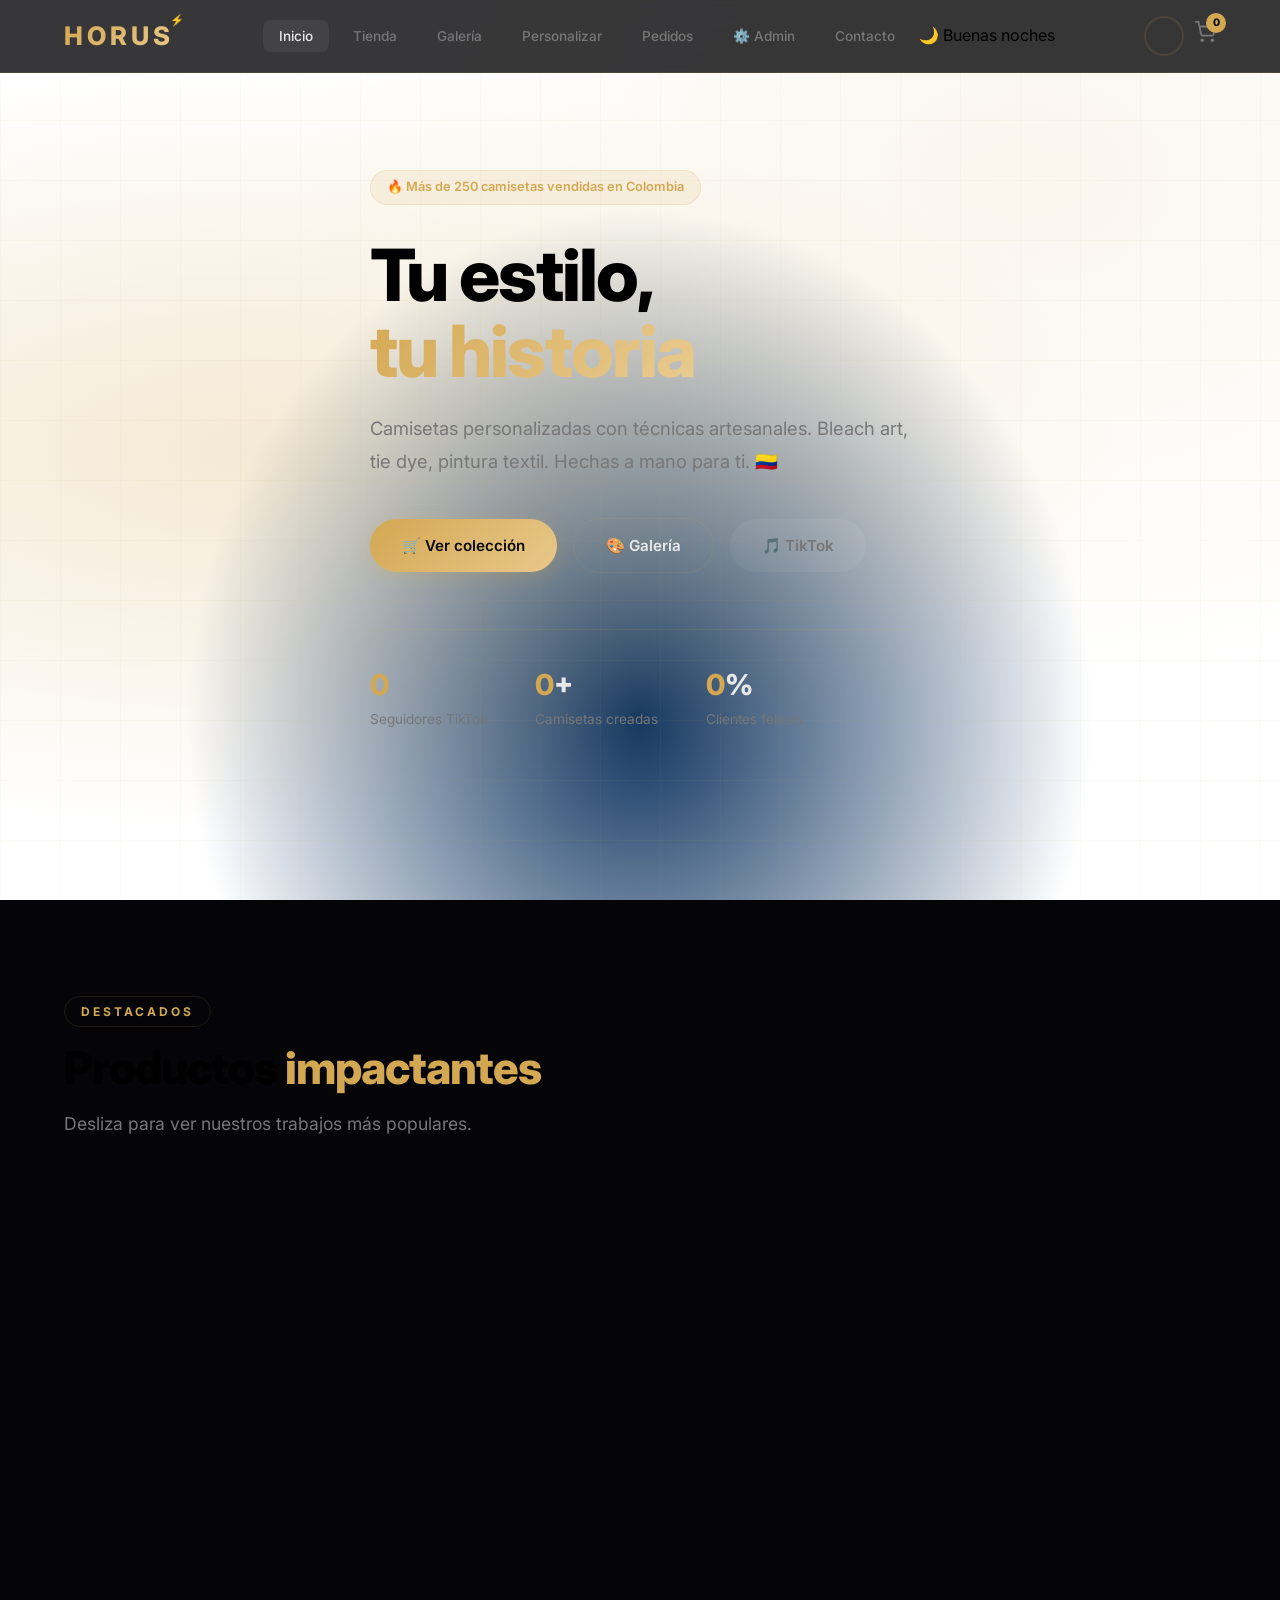
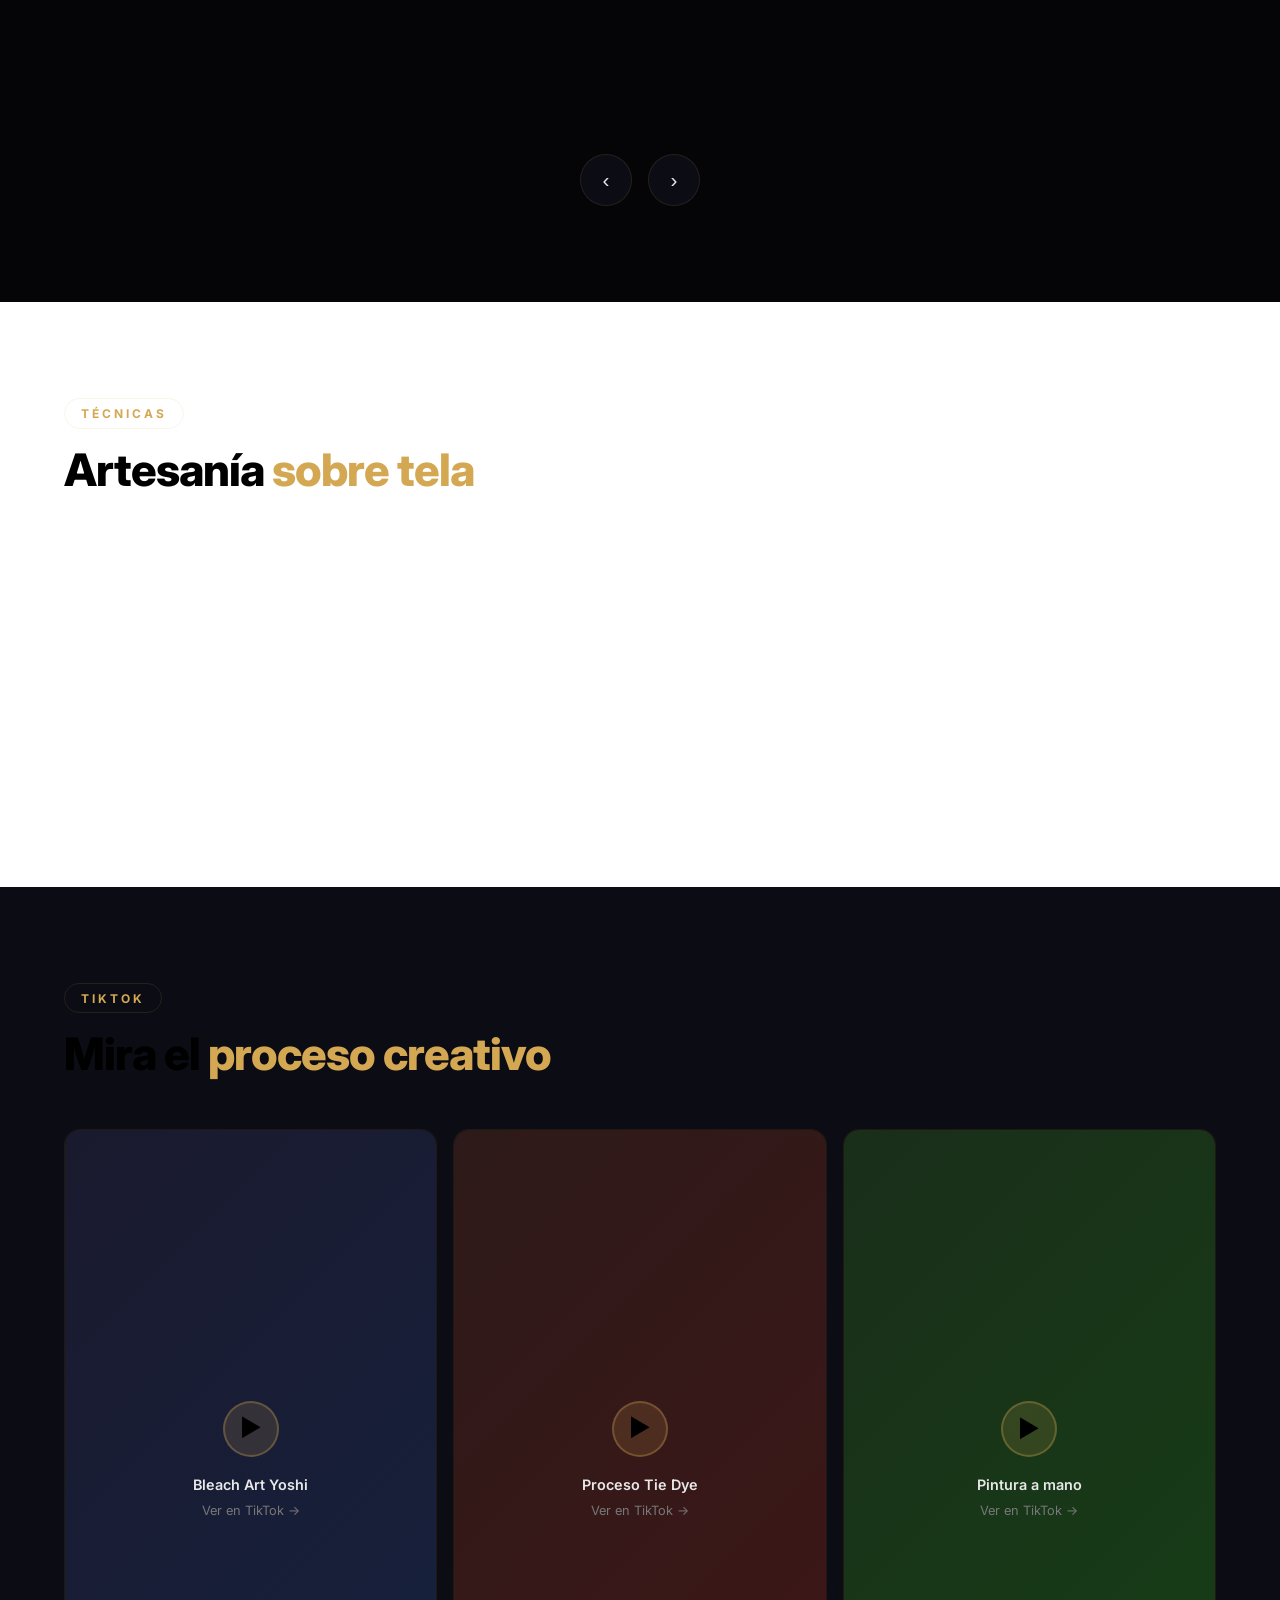
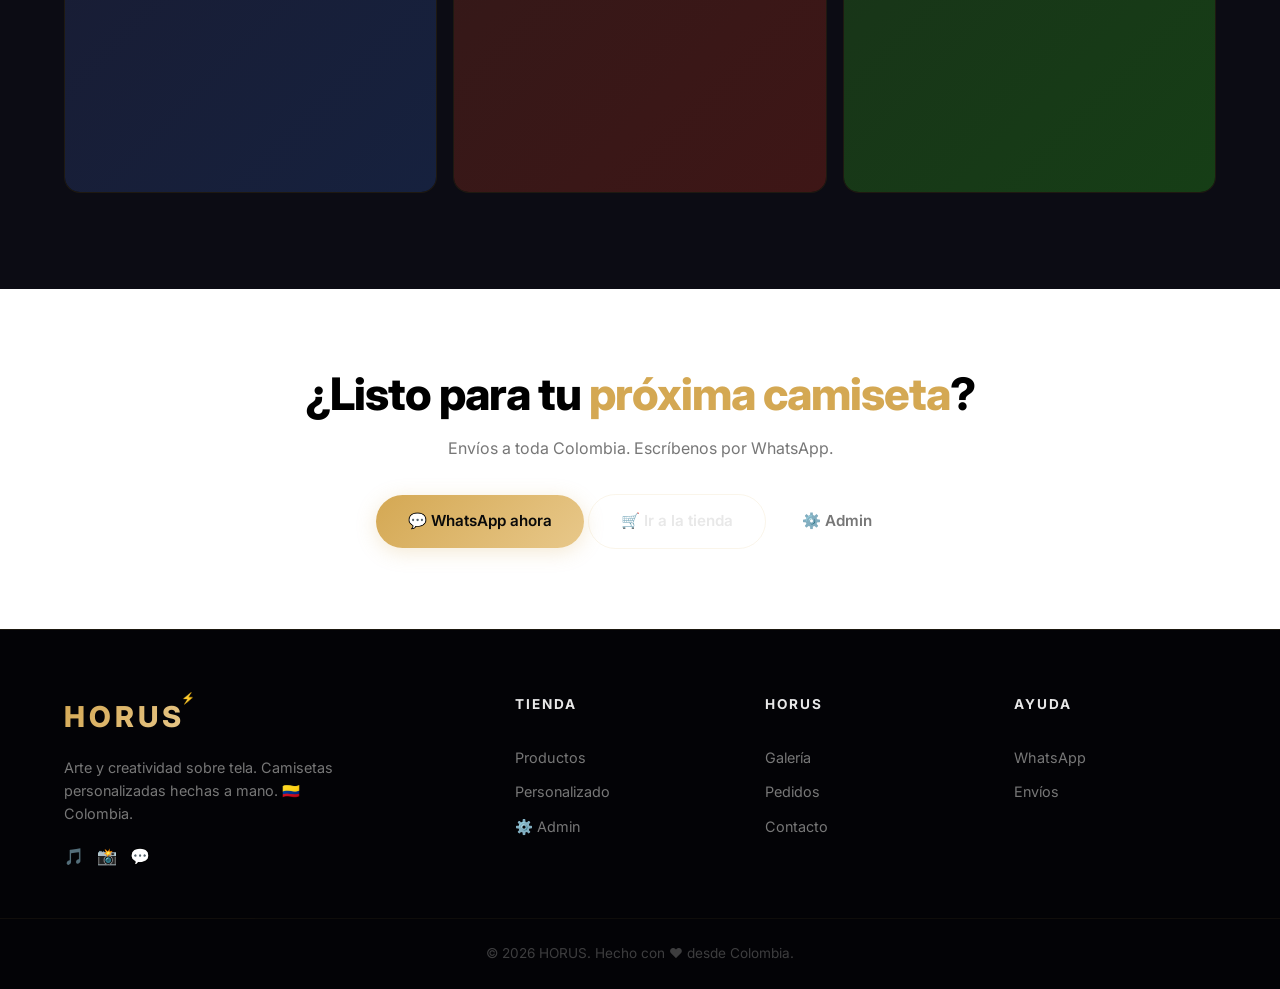
==== commit 57fdbfdd: "v1.1.0 — Color picker + theme toggle manual - Color picker para tono dorado y fondo en la navbar - T" ====
--- a/index.html
+++ b/index.html
@@ -21,6 +21,28 @@
 <li><span class="time-indicator" id="timeIndicator">🌅</span></li>
 </ul>
 <div class="nav-actions">
+<div class="color-picker-wrapper">
+<div class="color-picker-trigger" id="colorPickerTrigger" title="Personalizar tema"></div>
+<div class="color-picker-dropdown" id="colorPickerDropdown">
+<label>🌙/☀️ Tema manual</label>
+<div style="display:flex;gap:.5rem">
+<button class="theme-toggle" id="themeToggleBtn" style="font-size:1.3rem;width:44px;height:44px" title="Alternar modo">☀️</button>
+</div>
+<label>Tono dorado</label>
+<input type="color" id="goldColorPicker" value="#d4a853">
+<label>Fondo</label>
+<input type="color" id="bgColorPicker" value="#050508">
+<label>Presets rápidos</label>
+<div class="color-presets">
+<div class="color-preset active" data-gold="#d4a853" data-bg="#050508" style="background:linear-gradient(135deg,#050508 50%,#d4a853 50%)" title="Clásico"></div>
+<div class="color-preset" data-gold="#e8b84b" data-bg="#f7f3e9" style="background:linear-gradient(135deg,#f7f3e9 50%,#e8b84b 50%)" title="Mañana"></div>
+<div class="color-preset" data-gold="#d4903a" data-bg="#1a1210" style="background:linear-gradient(135deg,#1a1210 50%,#d4903a 50%)" title="Tarde"></div>
+<div class="color-preset" data-gold="#00d4ff" data-bg="#0a0015" style="background:linear-gradient(135deg,#0a0015 50%,#00d4ff 50%)" title="Neon"></div>
+<div class="color-preset" data-gold="#ff6b6b" data-bg="#1a0000" style="background:linear-gradient(135deg,#1a0000 50%,#ff6b6b 50%)" title="Fuego"></div>
+</div>
+<div class="theme-mode-label" id="themeModeLabel">🌙 Noche</div>
+<button class="reset-theme-btn" id="resetThemeBtn">↺ Restaurar</button>
+</div></div>
 <a href="/pages/cart.html" class="cart-icon"><svg width="22" height="22" viewBox="0 0 24 24" fill="none" stroke="currentColor" stroke-width="2"><circle cx="9" cy="21" r="1"/><circle cx="20" cy="21" r="1"/><path d="M1 1h4l2.68 13.39a2 2 0 0 0 2 1.61h9.72a2 2 0 0 0 2-1.61L23 6H6"/></svg><span class="cart-badge" id="cartBadge">0</span></a>
 <button class="hamburger" id="hamburger" aria-label="Menú">☰</button>
 </div></div></nav>
--- a/css/style.css
+++ b/css/style.css
@@ -40,7 +40,23 @@
 .nav-links{display:flex;gap:.5rem;align-items:center}
 .nav-links a{padding:.5rem 1rem;border-radius:8px;font-size:.85rem;font-weight:500;color:var(--text-muted);transition:all .3s}
 .nav-links a:hover,.nav-links a.active{color:var(--text);background:rgba(255,255,255,.06)}
-.nav-actions{display:flex;align-items:center;gap:1rem}
+.nav-actions{display:flex;align-items:center;gap:.6rem}
+.theme-toggle{position:relative;width:40px;height:40px;border-radius:50%;border:1px solid var(--border);background:var(--bg-card);color:var(--text);cursor:pointer;display:flex;align-items:center;justify-content:center;font-size:1.1rem;transition:all .3s;flex-shrink:0}
+.theme-toggle:hover{border-color:var(--gold);color:var(--gold)}
+.color-picker-wrapper{position:relative}
+.color-picker-trigger{width:40px;height:40px;border-radius:50%;border:2px solid var(--border);cursor:pointer;transition:all .3s;flex-shrink:0;overflow:hidden}
+.color-picker-trigger:hover{border-color:var(--gold);transform:scale(1.1)}
+.color-picker-dropdown{position:absolute;top:calc(100% + 8px);right:0;background:var(--bg-card);border:1px solid var(--border);border-radius:var(--radius);padding:1rem;z-index:100;display:none;flex-direction:column;gap:.6rem;min-width:200px;box-shadow:0 20px 60px rgba(0,0,0,.5)}
+.color-picker-dropdown.open{display:flex}
+.color-picker-dropdown input[type="color"]{width:100%;height:44px;border:none;border-radius:var(--radius-sm);cursor:pointer;background:none;padding:0}
+.color-picker-dropdown label{font-size:.75rem;color:var(--text-muted);font-weight:600;text-transform:uppercase;letter-spacing:1px}
+.color-presets{display:grid;grid-template-columns:repeat(5,1fr);gap:.4rem}
+.color-preset{width:100%;aspect-ratio:1;border-radius:50%;border:2px solid transparent;cursor:pointer;transition:all .2s}
+.color-preset:hover{transform:scale(1.15)}
+.color-preset.active{border-color:var(--gold)}
+.theme-mode-label{font-size:.75rem;color:var(--text-muted);text-align:center;padding:.3rem 0;font-weight:500}
+.reset-theme-btn{font-size:.75rem;color:var(--text-muted);background:none;border:1px solid var(--border);border-radius:50px;padding:.3rem .8rem;cursor:pointer;font-family:inherit;transition:all .3s;width:100%;text-align:center}
+.reset-theme-btn:hover{color:var(--gold);border-color:var(--gold)}
 .cart-icon{position:relative;color:var(--text-muted);transition:color .3s}
 .cart-icon:hover{color:var(--gold)}
 .cart-badge{position:absolute;top:-8px;right:-10px;background:var(--gold);color:#0a0a0a;font-size:.65rem;font-weight:800;width:20px;height:20px;border-radius:50%;display:flex;align-items:center;justify-content:center}
